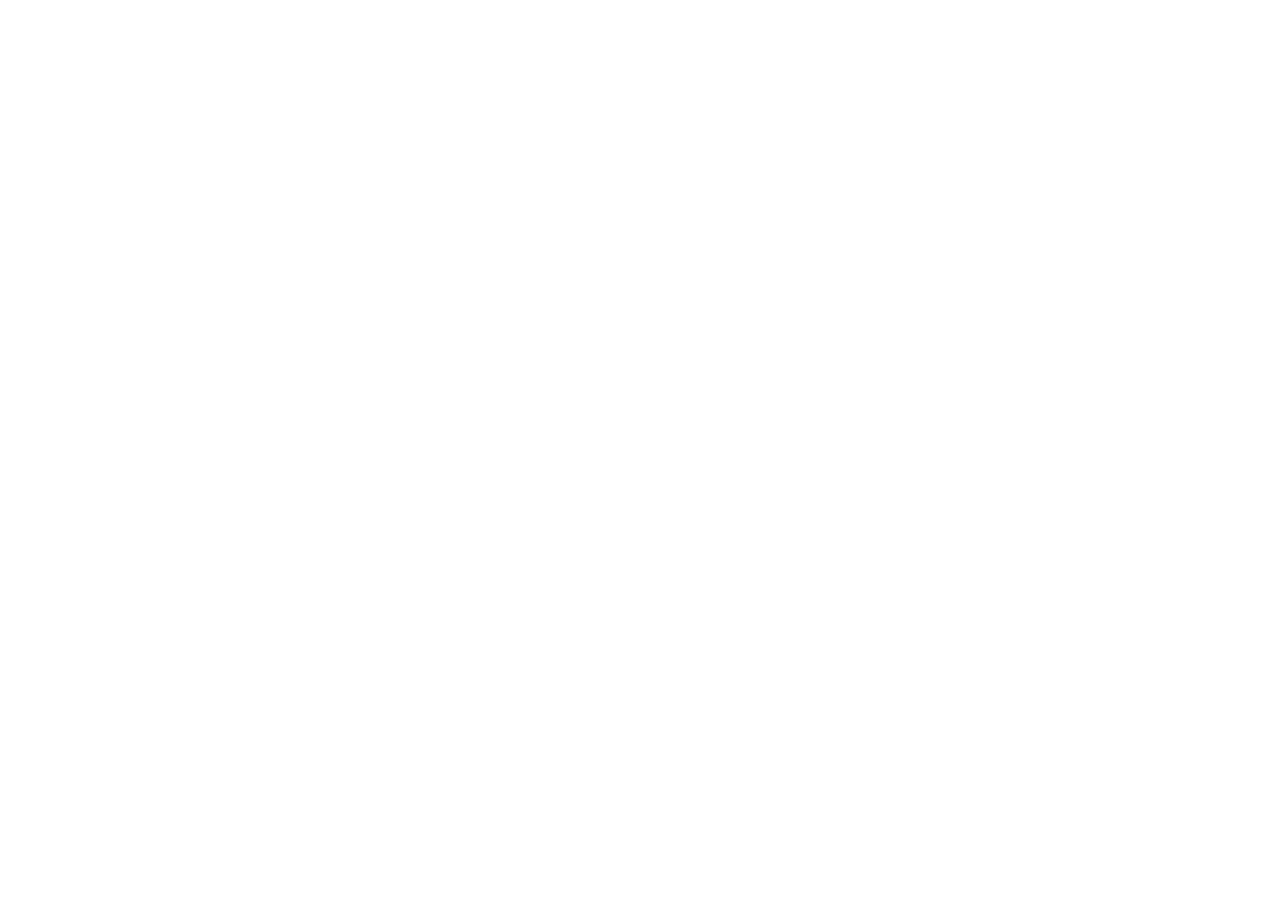
==== docs.html @ 89ac6f9e "end of the day !" ====
<!DOCTYPE html>
<html lang="en">
<head>
    <meta charset="UTF-8">
    <meta name="viewport" content="width=device-width, initial-scale=1.0">
    <title>Document</title>
</head>
<body>
    <div class="container">
        
    </div>
</body>
</html>
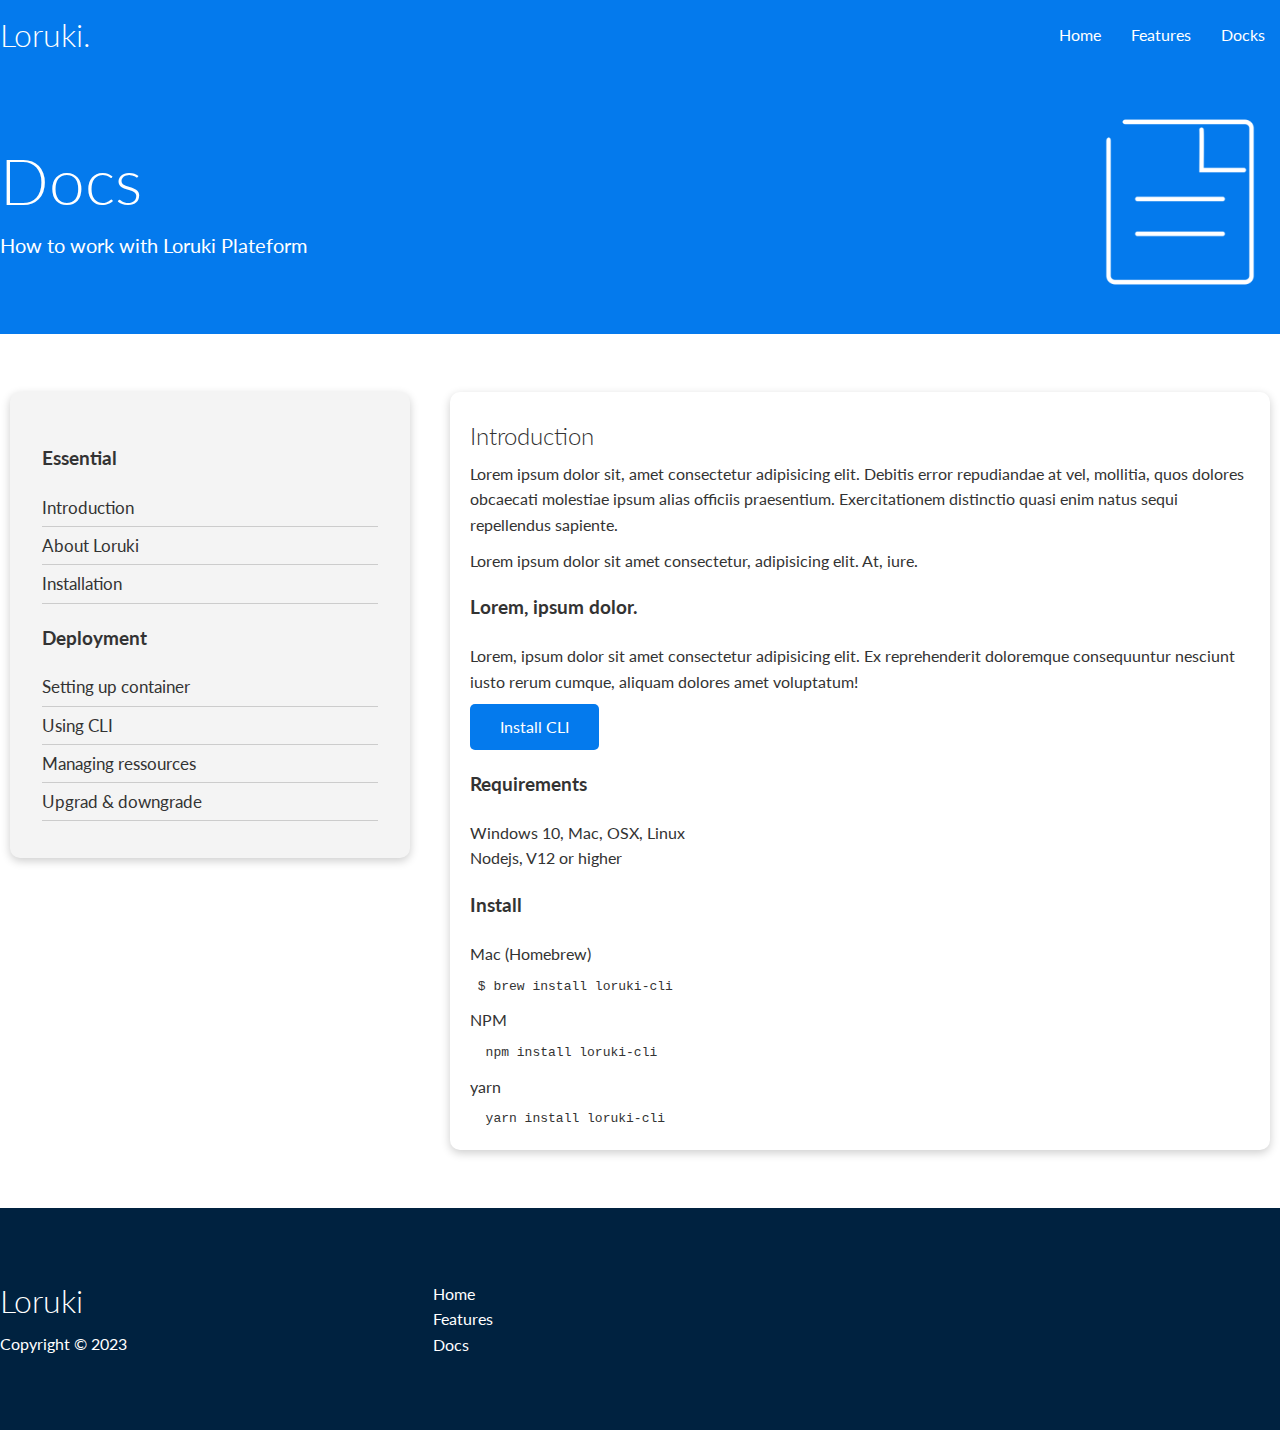
==== commit 259a7f8a: "commit docs.html !" ====
--- a/docs.html
+++ b/docs.html
@@ -3,11 +3,150 @@
 <head>
     <meta charset="UTF-8">
     <meta name="viewport" content="width=device-width, initial-scale=1.0">
-    <title>Document</title>
+    <link rel="stylesheet" 
+    href="css/style.css">
+    <link rel="stylesheet" 
+    href="css/utilities.css">
+
+    <link rel="stylesheet" 
+    href="https://cdnjs.cloudflare.com/ajax/libs/font-awesome/6.4.2/css/all.min.css"
+    integrity="sha512-z3gLpd7yknf1YoNbCzqRKc4qyor8gaKU1qmn+CShxbuBusANI9QpRohGBreCFkKxLhei6S9CQXFEbbKuqLg0DA==" 
+    crossorigin="anonymous" 
+    referrerpolicy="no-referrer" />
+
+    <title>LORUKI | Cloud Hosting For Evreyone </title>
 </head>
+<!-- Navbar -->
 <body>
-    <div class="container">
-        
+
+    <div class="navbar">
+      <div class="container flex" >
+        <h1 class="logo">Loruki.</h1>
+         <nav>
+            <ul>
+                <li> <a href="index.html">Home</a></li>
+                <li> <a href="features.html"> Features</a></li>
+                <li> <a href="docs.html"> Docks</a></li>
+
+            </ul>
+         </nav>
+      </div>
     </div>
-</body>
-</html>+
+<!-- Head  -->
+<section class="docs-head bg-primary py-3">
+
+    <div class="container grid">
+        <div> 
+        <h1 class="xl">Docs</h1>
+        <p class="lead">
+            How to work with Loruki Plateform
+        </p>
+    </div>
+        <img src="images/docs.png"  alt="" > 
+
+    </div>
+</section>
+
+<!-- Docs-main -->
+<section class="docs-main  my-4">
+    <div class="container grid">
+        <div class="card bg-light p-3">
+            <h3 class="my-2">Essential</h3>
+            <nav>
+                <ul>
+                   <li><a href="#">Introduction</a></li> 
+                   <li><a href="#">About Loruki</a></li> 
+                   <li><a href="#">Installation</a></li> 
+                </ul>
+            </nav>
+            <!-- <h3 class="my-2">Essential</h3>
+            <nav>
+                <ul>
+                   <li><a href="#">Introduction</a></li> 
+                   <li><a href="#">About Loruki</a></li> 
+                   <li><a href="#">Installation</a></li> 
+                </ul>
+            </nav> -->
+
+            <h3 class="my-2">Deployment</h3>
+            <nav>
+                <ul>
+                   <li><a href="#">Setting up container</a></li> 
+                   <li><a href="#">Using CLI</a></li> 
+                   <li><a href="#">Managing ressources</a></li> 
+                   <li><a href="#">Upgrad & downgrade</a></li> 
+                </ul>
+            </nav>
+        </div>
+        <div class="card">
+            <h2>Introduction</h2>
+            <p> Lorem ipsum dolor sit, amet consectetur 
+                adipisicing elit. Debitis error repudiandae at vel,
+                 mollitia, quos dolores obcaecati molestiae ipsum alias 
+                 officiis praesentium. Exercitationem distinctio quasi enim 
+                 natus sequi repellendus sapiente.
+                </p>
+            <div class="alert alert-success">
+                <i class="fas fa-info"></i>
+                Lorem ipsum dolor
+                 sit amet consectetur, 
+                adipisicing elit. At, iure.
+            </div>
+            <h3>Lorem, ipsum dolor.</h3>
+            <p> Lorem, ipsum dolor sit amet 
+                consectetur adipisicing elit. 
+                Ex reprehenderit doloremque 
+                consequuntur nesciunt iusto rerum
+                 cumque, aliquam 
+                dolores amet voluptatum!</p>
+            <a href="#" class="btn btn-primary">
+                Install CLI
+            </a>
+            <h3>Requirements</h3>
+            <ul>
+                <li>Windows 10, Mac, OSX, Linux</li>
+                <li>Nodejs, V12 or higher</li>
+            </ul>
+            <h3> Install</h3>
+            <p> Mac (Homebrew)</p>
+            <pre> <code>$ brew install loruki-cli </code></pre>
+            <p> NPM</p>
+            <pre> <code> npm install loruki-cli </code></pre>
+            <p> yarn</p>
+            <pre> <code> yarn install loruki-cli </code></pre>
+
+        </div>
+    </div>
+</section>
+
+
+
+
+
+      <!-- Footer -->
+      <footer class="footer bg-dark py-5">
+        <div class="container grid grid-3">
+          <div> 
+          <h1> Loruki</h1>
+          <p> Copyright &copy; 2023</p>
+        </div>
+          <nav>
+            <ul>
+              <li> <a href="index.html">Home</a></li>
+              <li> <a href="features.html">Features</a></li>
+              <li> <a href="docs.html">Docs</a></li>
+            </ul>
+          </nav>
+          <div class="social">
+            <a href="#"> <i class="fab fa-github fa-2x"></i></a>
+            <a href="#"> <i class="fab fa-twitter fa-2x"></i></a>
+            <a href="#"> <i class="fab fa-facebook fa-2x"></i></a>
+            <a href="#"> <i class="fab fa-instagram fa-2x"></i></a>
+            <!-- <a href="#"> <i class="fa-twitter fa-2x"></i></a> -->
+          </div>
+        </div>
+      </footer>
+      </body>
+
+      </html>--- a/css/style.css
+++ b/css/style.css
@@ -0,0 +1,361 @@
+
+@import url('https://fonts.googleapis.com/css2?family=Lato:wght@300&display=swap');
+
+
+:root{
+    --primary-color:#047aed ;
+    --secondary-color:#1c3fa8;
+    --dark-color:#002240;
+    --light-color:#f4f4f4;  
+}
+
+*{
+    box-sizing: border-box;
+    padding: 0;
+    margin: 0;
+}
+
+
+body{
+    font-family: 'Lato' ,sans-serif;
+    color: #333;
+    line-height: 1.6;
+}
+
+ul{
+    list-style: none;
+}
+
+a{
+    text-decoration: none;
+    color: #333;
+}
+
+h1,h2{
+   font-weight: 300; 
+   line-height: 1.2;
+   margin:10px 0;
+}
+
+
+p{
+    margin: 10px 0 ;
+}
+
+img{
+    width: 100%;
+}
+
+.navbar{
+    /* background-color:#047aed ; */
+    background-color: var(--primary-color);
+    color: #fff;
+    height: 70px;
+} 
+
+.navbar .flex{
+    justify-content: space-between;
+}
+/* show case */
+.showcase{
+    height: 400px;
+    /* background-color:#047aed; */
+    background-color: var(--primary-color);
+    color: #fff;
+    position:relative ;
+}
+/* utilities */
+/* .container{
+    max-width: 1100px;
+    margin: 0 auto;
+    overflow: auto;
+    padding: 0 48px;
+} */
+
+
+.flex{
+    display: flex;
+    align-items: center;
+    height: 100%;
+}
+
+
+
+.navbar ul{
+    display: flex;
+}
+
+.navbar a{
+    color: #fff;
+    padding: 10px;
+    margin: 10px 5px;
+}
+
+.navbar a:hover{
+    border-bottom: 2px #fff solid;
+}
+
+.showcase h1{
+    font-size: 40px;
+}
+
+.showcase p{
+    margin: 20px 0;
+}
+
+.showcase .grid{
+    grid-template-columns: 50% 45% ;
+    gap: 30px;
+}
+
+/* .grid{
+    display: grid;
+    grid-template-columns: repeat(2,1fr); 
+    gap: 20px;
+    justify-content: center;
+}
+
+.card{
+    background-color: #fff;
+    color:#333;
+    border-radius: 10px;
+    box-shadow: 0 3px 10px rgba(0,0,0,0.2);
+    padding: 20px;
+    margin: 10px;
+} */
+
+.showcase-form{
+    position: relative;
+    top:60px;
+    height:350px ;
+    width: 400px;
+    padding: 40px;
+    z-index: 100;
+}
+
+
+.showcase-form .form-control{
+    margin:30px 0;
+}
+
+.showcase-form input[type="text"],
+.showcase-form input[type="email"]
+{
+border:0;
+border-bottom: 1px solid #b4becb;
+width:100%;
+padding: 3px;
+font-size: 16px;
+}
+
+ .showcase-form input:focus{
+    outline: none;
+} 
+
+/* .btn{
+display: inline-block;
+padding:10px 30px ;
+cursor: pointer;
+background-color: var(--primary-color);
+color: #fff; 
+border-radius: 5px;
+} 
+
+.btn-outline{
+    background-color: transparent;
+    border: 1px #fff solid;
+}
+
+.btn:hover{
+    transform: scale(0.98);
+}
+
+*/
+.showcase::before,
+.showcase::after{
+    content:"";
+    position:absolute;
+    height: 100px;
+    bottom: -70px;
+    left: 0;
+    right: 0;
+    background-color: #fff;
+    transform: skewY(-3deg);
+    -webkit-transform: skewY(-3deg);
+    -moz-transform: skewY(-3deg);
+    -ms-transform: skewY(-3deg);
+}
+
+
+/* stats */
+
+.stats{
+    padding-top: 100px;
+}
+
+.stats-heading{
+    max-width: 500px;
+    margin: auto;
+    
+}
+
+.stats .grid h3{
+    font-size: 35px; 
+
+}
+
+.stats .grid p{
+    font-size: 20px;
+    font-weight: bold;
+}
+
+
+.cli .grid{
+    grid-template-columns: repeat(3,1fr);
+    grid-template-rows:repeat(2,1fr) ;
+}
+
+    
+.cli .grid > *:first-child{
+    grid-column: 1 / span 2;
+    grid-row: 1 / span 2;
+}
+
+
+.languages .card{
+text-align: center;
+margin: 18px 10px 40px;
+transition: transform 0.2s ease-in  ;
+}
+
+
+.languages .flex{
+    flex-wrap: wrap;
+}
+
+.languages .card h4{
+  font-size: 20px;
+  margin-bottom: 10px;
+}
+
+.languages .card:hover{
+    transform: translateY(-15px);
+}
+
+.footer .social a{
+    margin: 0 10px;
+
+}
+
+/* Media query */
+/* Tablets and uner */
+
+@media(max-width: 768px){
+
+}
+
+
+/* Media query */
+/*  Mobile*/
+@media(max-width: 500px){
+.navbar{
+    height: 110px;
+}
+
+.navbar .flex{
+    flex-direction: column;
+}
+
+.navbar ul{
+    padding: 10px;
+    background-color: rgb(0,0,0,0.1);
+}
+
+
+.grid,
+.showcase .grid,
+.stats .grid, 
+.cli .grid ,
+.cloud .grid{
+    grid-template-columns: 1fr;
+    grid-template-rows: 1fr;
+}
+
+
+.showcase {
+    height: auto;
+}
+
+.showcase-text{
+text-align: center;
+margin-top: 40px;
+
+}
+
+.showcase-form{
+    justify-self: center;
+    margin: auto;
+}
+
+
+    
+.cli .grid > *:first-child{
+    grid-column: 1 ;
+    grid-row: 1;
+}
+
+
+
+}
+
+
+
+/* features */
+.features-head img, .docs-head img
+{
+    width:200px;
+    justify-self: flex-end;
+}
+.features-sub-head img
+{
+    width:300px;
+    justify-self: flex-end;
+}
+
+.features-main .card > i{
+    /* les i fils direct de des
+     elements de de class .card
+      */
+margin-right: 20px;
+}
+
+.features-main .grid{
+    padding:30px;
+}
+
+.features-main .grid >*:first-child{
+    grid-column: 1 / span 3;
+}
+.features-main .grid >*:nth-child(2){
+    grid-column: 1 / span 2;
+}
+
+
+/* docs */
+
+.docs-main h3{
+    margin: 20px 0;;
+}
+
+.docs-main .grid{
+    grid-template-columns: 1fr 2fr;
+    align-items: flex-start;
+}
+
+
+.docs-main nav li {
+font-size: 17px;
+padding-bottom: 5px;
+margin-bottom: 5px;
+border-bottom: 1px #ccc solid ;
+}
--- a/css/utilities.css
+++ b/css/utilities.css
@@ -0,0 +1,225 @@
+
+/* .container{
+    max-width: 1100px;
+    margin: 0 auto;
+    overflow: auto;
+    padding: 0 48px;
+} */
+
+.flex{
+    display: flex;
+    justify-content: center;
+    align-items: center;
+    height: 100%;
+}
+
+
+.grid{
+    display: grid;
+    grid-template-columns: repeat(2,1fr); 
+    gap: 20px;
+    justify-content: center;
+    align-items: center;
+    height: 100%;
+}
+
+.card{
+    background-color: #fff;
+    color:#333;
+    border-radius: 10px;
+    box-shadow: 0 3px 10px rgba(0,0,0,0.2);
+    padding: 20px;
+    margin: 10px;
+}
+
+.btn{
+    display: inline-block;
+    padding:10px 30px ;
+    cursor: pointer;
+    background-color: var(--primary-color);
+    color: #fff; 
+    border-radius: 5px;
+    }
+
+    .btn-outline{
+        background-color: transparent;
+        border: 1px #fff solid;
+    }
+    
+    .btn:hover{
+        transform: scale(0.98);
+    }
+    
+    
+    .showcase::before,
+    .showcase::after{
+        content:"";
+        /* Le chowcase avait la position relative */
+        position:absolute;
+        height: 100px;
+        bottom: -70px;
+        /* color:white; */
+        left: 0;
+        right: 0;
+        background-color: #fff;
+        transform: skewY(-3deg);
+        -webkit-transform: skewY(-3deg);
+        -moz-transform: skewY(-3deg);
+        -ms-transform: skewY(-3deg);
+    }
+    
+    
+    .grid-3{
+        grid-template-columns: repeat(3,1fr);
+    }
+    
+
+    .text-center{
+        text-align: center;
+    }
+
+    /* margin */
+    .my-1{
+       margin: 1rem 0; 
+    }
+    .my-2{
+        margin: 1.3rem 0; 
+
+     }
+ 
+    .my-3{
+       margin: 2rem 0; 
+    }
+
+    .my-4{
+        margin: 3rem 0; 
+     }
+     .my-5{
+        margin: 4rem 0; 
+     }
+ 
+     .my-test{
+        margin: 16px 0; 
+     }
+ 
+ 
+     .text-center{
+        text-align: center;
+     }
+
+
+     .m-1{
+        margin: 1rem ; 
+     }
+     .m-2{
+         margin: 1.3rem ; 
+ 
+      }
+  
+     .m-3{
+        margin: 2rem; 
+     }
+ 
+     .my-{
+         margin: 3rem; 
+      }
+      .m-5{
+         margin: 4rem; 
+      }
+
+      /* padding */
+      .py-1{
+        padding: 1rem 0; 
+     }
+     .py-2{
+        padding: 1.3rem 0; 
+
+      }
+
+     .py-3{
+        padding: 2rem 0; 
+     }
+
+     .py-4{
+        padding: 3rem 0; 
+      }
+      .py-5{
+        padding: 4rem 0; 
+      }
+  
+      .py-test{
+         margin: 16px 0; 
+      }
+
+      .p-1{
+        padding: 1rem ; 
+     }
+     .p-2{
+         padding: 1.3rem ; 
+ 
+      }
+  
+     .p-3{
+        padding: 2rem; 
+     }
+ 
+     .p-4{
+         padding: 3rem; 
+      }
+      .p-5{
+         padding: 4rem; 
+      }
+  
+    
+
+  .bg-primary, .btn-primary{
+   background-color: var(--primary-color);
+   color:#fff;
+  }
+
+  .bg-secondary, .btn-secondary{
+   background-color: var(--secondary-color);
+   color:#fff;
+  }
+  
+
+  .bg-dark, .btn-dark{
+   background-color: var(--dark-color);
+   color:#fff;
+  }
+
+  
+  .bg-light, .btn-light{
+   background-color: var(--light-color);
+   color:#333;
+  }
+  
+  
+  .lead{
+   font-size: 20px;
+  }
+
+  .sm{
+   font-size: 1rem;
+  }
+
+  .md{
+   font-size: 2rem;
+  }
+
+  .lg{
+   font-size: 3rem;
+  }
+  
+  .xl{
+   font-size: 4rem;;
+  }
+
+  .bg-primary a,
+  .btn-primary a,
+  .bg-secondary a,
+  .btn-secondary a,
+  .bg-dark a,
+  .btn-dark a{
+color: #fff;
+  }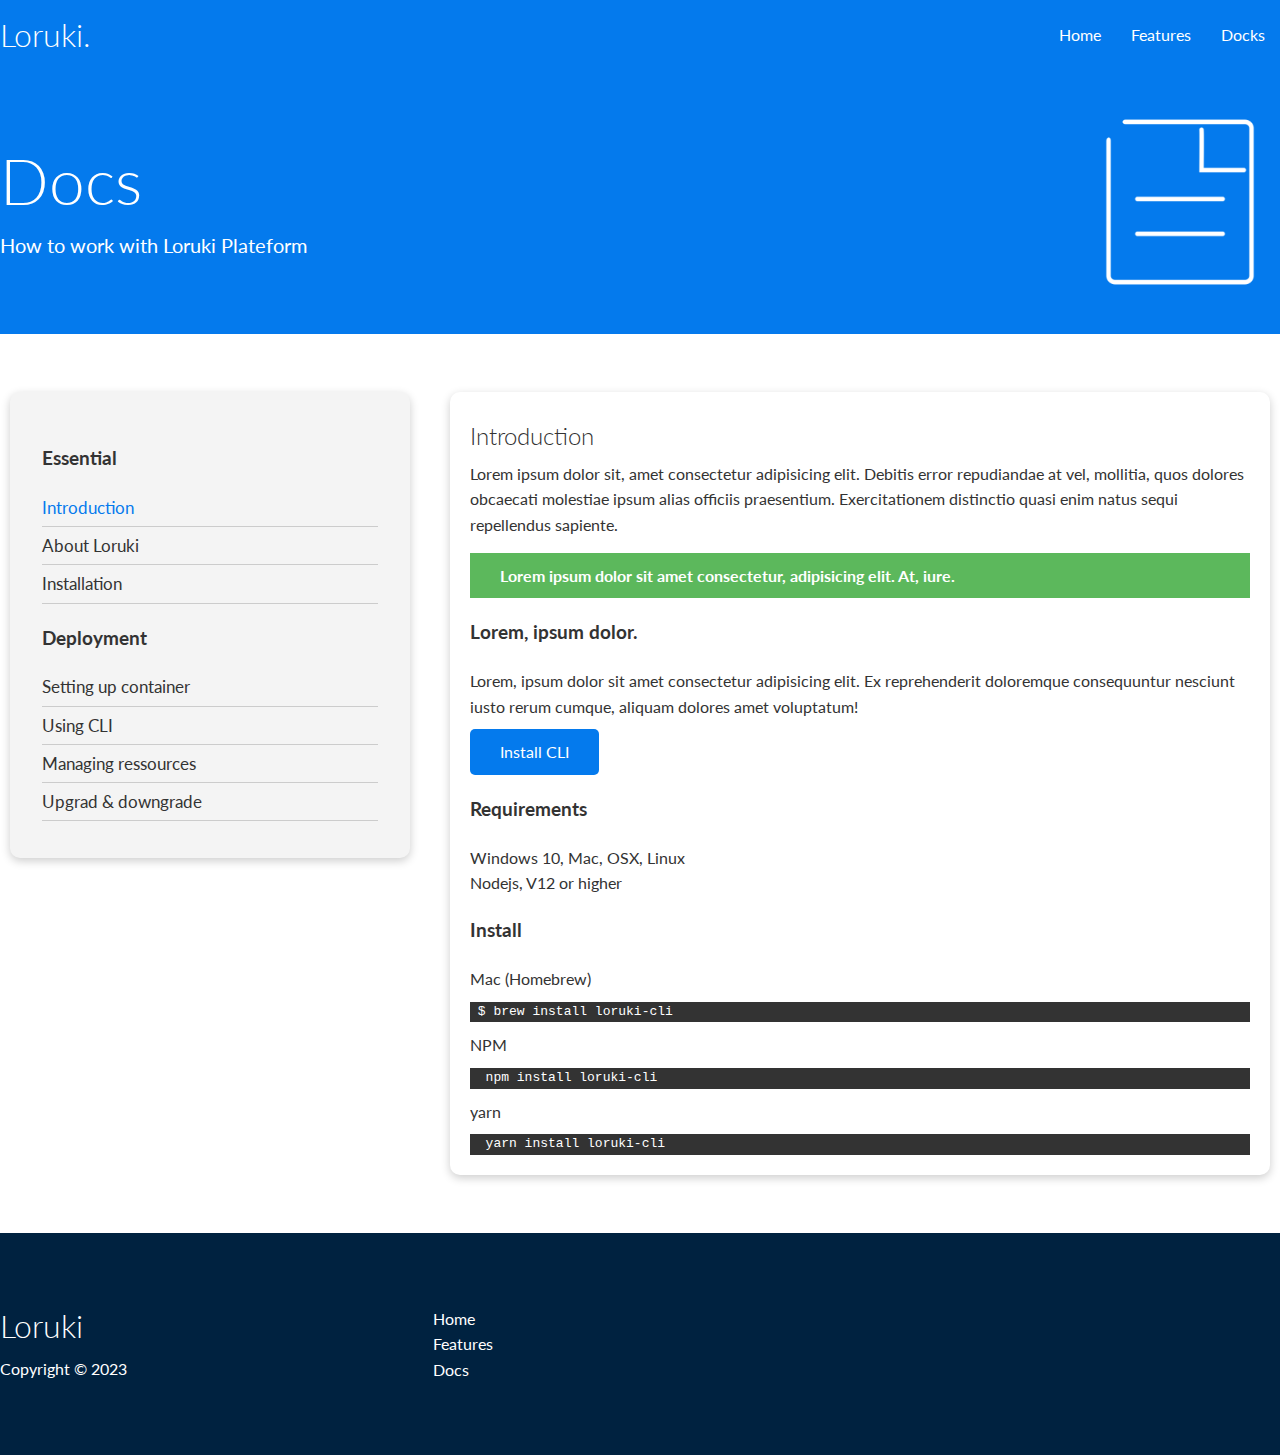
==== commit b2379924: "commit css docs and features finished !" ====
--- a/docs.html
+++ b/docs.html
@@ -55,7 +55,7 @@
             <h3 class="my-2">Essential</h3>
             <nav>
                 <ul>
-                   <li><a href="#">Introduction</a></li> 
+                   <li><a class="text-primary" href="#">Introduction</a></li> 
                    <li><a href="#">About Loruki</a></li> 
                    <li><a href="#">Installation</a></li> 
                 </ul>
--- a/css/style.css
+++ b/css/style.css
@@ -7,6 +7,8 @@
     --secondary-color:#1c3fa8;
     --dark-color:#002240;
     --light-color:#f4f4f4;  
+    --success-color:#5cb85c;
+    --error-color:#d9534f;
 }
 
 *{
@@ -247,68 +249,9 @@
 
 }
 
-/* Media query */
-/* Tablets and uner */
-
-@media(max-width: 768px){
-
-}
-
-
-/* Media query */
-/*  Mobile*/
-@media(max-width: 500px){
-.navbar{
-    height: 110px;
-}
-
-.navbar .flex{
-    flex-direction: column;
-}
-
-.navbar ul{
-    padding: 10px;
-    background-color: rgb(0,0,0,0.1);
-}
-
-
-.grid,
-.showcase .grid,
-.stats .grid, 
-.cli .grid ,
-.cloud .grid{
-    grid-template-columns: 1fr;
-    grid-template-rows: 1fr;
-}
-
-
-.showcase {
-    height: auto;
-}
-
-.showcase-text{
-text-align: center;
-margin-top: 40px;
-
-}
-
-.showcase-form{
-    justify-self: center;
-    margin: auto;
-}
-
-
-    
-.cli .grid > *:first-child{
-    grid-column: 1 ;
-    grid-row: 1;
-}
-
-
-
-}
-
-
+
+
+/* Media query befor  */
 
 /* features */
 .features-head img, .docs-head img
@@ -359,3 +302,121 @@
 margin-bottom: 5px;
 border-bottom: 1px #ccc solid ;
 }
+
+.docs-main a:hover{
+    font-weight: bold;
+}
+
+/* Alert  */
+
+.alert{
+    background-color: var(--light-color);
+    padding: 10px 20px;
+    font-weight: bold;
+    margin: 15px 0;
+}
+
+.alert i {
+    margin-right: 10px;
+}
+
+.alert-success{
+background-color: var(--success-color);
+color: #fff;
+}
+
+code ,pre{
+    background-color: #333;
+    color:#fff;
+}
+
+
+
+
+
+/* Media query */
+/*  Mobile*/
+@media(max-width: 500px){
+
+}
+
+
+/* Media query */
+/* Tablets and under */
+@media(max-width: 768px){
+.navbar{
+    height: 110px;
+}
+
+.navbar .flex{
+    flex-direction: column;
+}
+
+.navbar ul{
+    padding: 10px;
+    background-color: rgb(0,0,0,0.1);
+}
+
+
+.grid,
+.showcase .grid,
+.stats .grid, 
+.cli .grid ,
+.cloud .grid,
+.features-head .grid,
+.features-main .grid,
+.features-sub-head .grid,
+.docs-head .grid,
+.docs-main .grid{
+    grid-template-columns: 1fr;
+    grid-template-rows: 1fr;
+}
+
+
+.showcase {
+    height: auto;
+}
+
+.showcase-text{
+text-align: center;
+margin-top: 40px;
+
+}
+
+.showcase-form{
+    justify-self: center;
+    margin: auto;
+}
+
+
+    
+.cli .grid > *:first-child{
+    grid-column: 1 ;
+    grid-row: 1;
+}
+
+
+.features-head,
+.features-sub-head,
+.docs-head{
+    text-align: center;
+}
+
+
+.features-head   img ,
+.features-sub-head   img ,
+.docs-head  img 
+ {
+    justify-self: center;
+}
+
+
+.features-main .grid > :first-child,
+.features-main .grid > :nth-child(2){
+    grid-column: 1;
+
+}
+
+
+
+}--- a/css/utilities.css
+++ b/css/utilities.css
@@ -222,4 +222,24 @@
   .bg-dark a,
   .btn-dark a{
 color: #fff;
+  }
+
+
+  .text-primary{
+   color: var(--primary-color);
+
+  }
+
+  .text-secondary{
+color: var(--secondary-color);
+  }
+  
+
+  .text-dark{
+color: var(--dark-color);
+  }
+  
+  .text{
+   background-color: var(--light-color);
+   color:#333;
   }